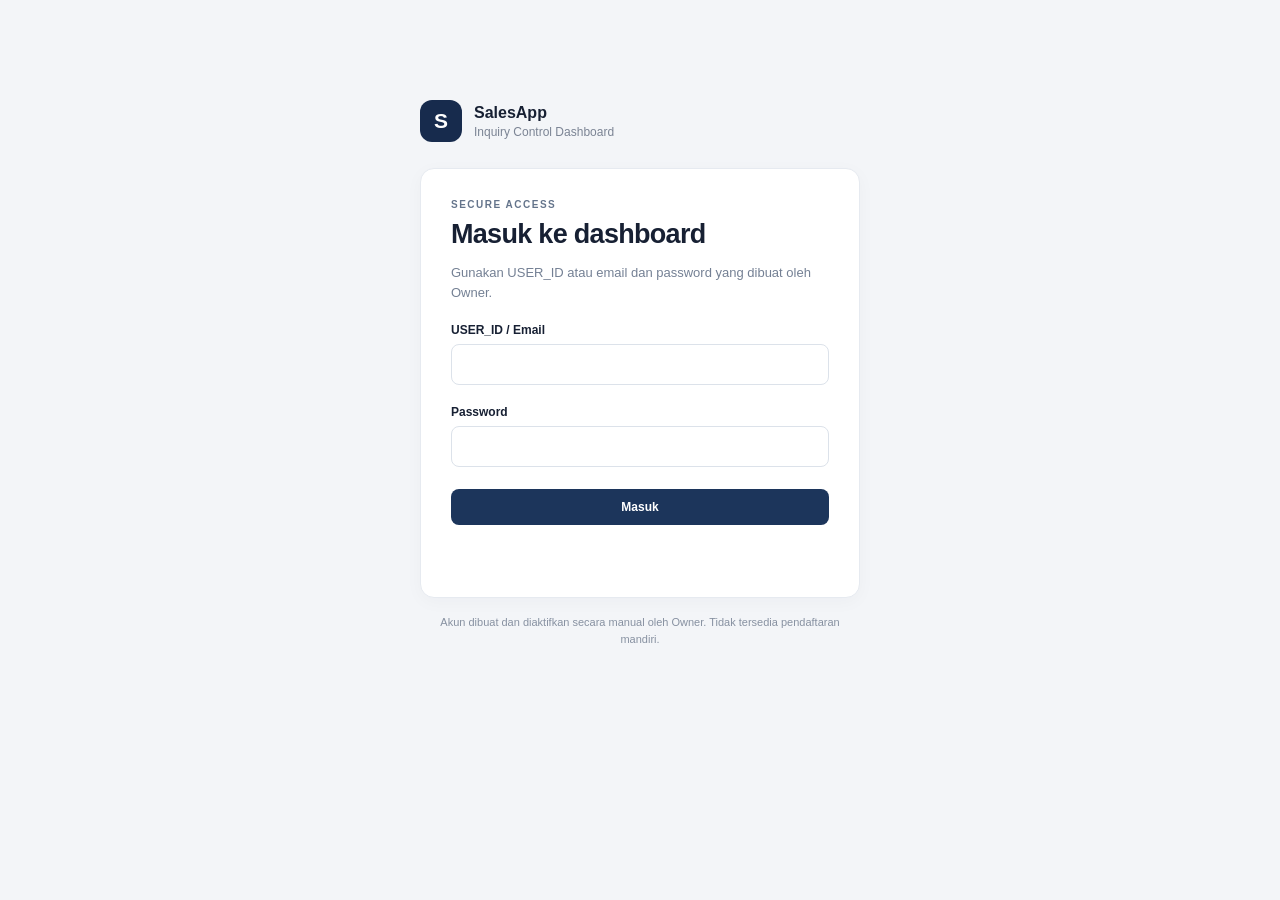
==== frontend/index.html @ 00f822e5 "Implement Stage 2 dashboard analytics and deadline monitoring" ====
<!doctype html>
<html lang="id">
<head>
  <meta charset="utf-8">
  <meta name="viewport" content="width=device-width,initial-scale=1">
  <meta name="theme-color" content="#101827">
  <title>SalesApp | Inquiry Control</title>
  <link rel="stylesheet" href="style.css">
</head>
<body>
  <main class="shell">
    <section id="loginView" class="login-wrap">
      <div class="brand"><span class="brand-mark">S</span><div><strong>SalesApp</strong><small>Inquiry Control Dashboard</small></div></div>
      <form id="loginForm" class="panel login-panel">
        <p class="eyebrow">SECURE ACCESS</p>
        <h1>Masuk ke dashboard</h1>
        <p class="muted">Gunakan USER_ID atau email dan password yang dibuat oleh Owner.</p>
        <label for="identity">USER_ID / Email</label>
        <input id="identity" name="identity" autocomplete="username" required>
        <label for="password">Password</label>
        <input id="password" name="password" type="password" autocomplete="current-password" required>
        <button class="primary" type="submit">Masuk</button>
        <p id="loginMessage" class="message" role="status"></p>
      </form>
      <p class="footnote">Akun dibuat dan diaktifkan secara manual oleh Owner. Tidak tersedia pendaftaran mandiri.</p>
    </section>

    <section id="appView" hidden>
      <header class="topbar">
        <div class="brand"><span class="brand-mark">S</span><div><strong>SalesApp</strong><small>Inquiry Control Dashboard</small></div></div>
        <div class="user-area"><div><strong id="userName">—</strong><small id="userRole">—</small></div><button id="logoutBtn" class="secondary">Keluar</button></div>
      </header>
      <div class="page-heading"><div><p class="eyebrow">OVERVIEW</p><h1>Inquiry monitoring</h1><p class="muted" id="scopeText">Ringkasan data inquiry lintas divisi.</p></div><button id="refreshBtn" class="secondary">Muat ulang</button></div>
      <div id="notice" class="notice" role="status">Menghubungkan ke server…</div>
      <section class="kpi-grid">
        <button type="button" class="kpi kpi-action" data-kpi="total" aria-pressed="false"><span>Total inquiry</span><strong id="totalInquiry">—</strong><small>Record dengan nomor inquiry</small></button>
        <button type="button" class="kpi kpi-action" data-kpi="quotation" aria-pressed="false"><span>Quotation released</span><strong id="quotationReleased">—</strong><small>Nomor penawaran terisi</small></button>
        <button type="button" class="kpi kpi-action" data-kpi="getOrder" aria-pressed="false"><span>Get order</span><strong id="getOrder">—</strong><small>Status project GET ORDER</small></button>
        <button type="button" class="kpi kpi-action" data-kpi="lost" aria-pressed="false"><span>Lost</span><strong id="lost">—</strong><small>Status project LOST</small></button>
      </section>
      <section id="analyticsSection" class="analytics-grid" aria-label="Analitik inquiry">
        <article class="panel chart-panel"><div class="panel-heading"><div><p class="eyebrow">INQUIRY</p><h2>Distribusi inquiry rank</h2></div></div><div id="inquiryRankChart" class="bar-chart"></div></article>
        <article class="panel chart-panel"><div class="panel-heading"><div><p class="eyebrow">QUOTATION</p><h2>Status penawaran</h2></div></div><div id="quotationChart" class="bar-chart"></div></article>
        <article class="panel chart-panel"><div class="panel-heading"><div><p class="eyebrow">PROJECT</p><h2>Status project</h2></div></div><div id="projectDonut" class="donut-layout"></div></article>
        <article class="panel chart-panel performance-panel"><div class="panel-heading"><div><p class="eyebrow">PERFORMANCE</p><h2>Performa Planner &amp; Sales PIC</h2></div></div><div class="performance-columns"><div><h3>Planner</h3><div id="plannerPerformance" class="bar-chart"></div></div><div><h3>Sales PIC</h3><div id="salesPerformance" class="bar-chart"></div></div></div></article>
      </section>
      <section id="deadlineSection" class="panel deadline-panel">
        <div class="panel-heading"><div><p class="eyebrow">DEADLINE WATCH</p><h2>Inquiry mendekati / melewati due date</h2></div><div class="deadline-summary" id="deadlineSummary">—</div></div>
        <div class="table-wrap"><table><thead><tr><th>Inquiry No.</th><th>Customer</th><th>Project</th><th>Planner</th><th>Due date</th><th>Kondisi</th></tr></thead><tbody id="deadlineRows"><tr><td colspan="6" class="empty">Data belum dimuat.</td></tr></tbody></table></div>
      </section>
      <section class="panel data-panel">
        <div class="panel-heading"><div><p class="eyebrow">DATA REGISTER</p><h2>Inquiry terbaru</h2></div><input id="searchInput" class="search" placeholder="Cari inquiry, customer, project…" aria-label="Cari inquiry"></div>
        <div class="table-wrap"><table><thead><tr><th>Inquiry No.</th><th>Customer</th><th>Project</th><th>Equipment</th><th>Planner</th><th>Sales PIC</th><th>Quotation</th><th>Project status</th></tr></thead><tbody id="inquiryRows"><tr><td colspan="8" class="empty">Data belum dimuat.</td></tr></tbody></table></div>
        <p class="muted small">Tampilan awal bersifat monitoring. Pengeditan data belum diaktifkan sampai matriks hak akses dan kolom update tiap divisi tervalidasi.</p>
      </section>
    </section>
  </main>
  <script src="config.js"></script>
  <script src="app.js?v=20261106-stage2"></script>
</body>
</html>
---- frontend/style.css ----
:root{font-family:Inter,Segoe UI,Arial,sans-serif;color:#172033;background:#f3f5f8;font-synthesis:none}*{box-sizing:border-box}body{margin:0}.shell{max-width:1440px;margin:auto;padding:28px}.login-wrap{max-width:440px;margin:8vh auto}.brand{display:flex;align-items:center;gap:12px;margin-bottom:26px}.brand-mark{display:grid;place-items:center;width:42px;height:42px;border-radius:12px;background:#172b4d;color:#fff;font-weight:800;font-size:21px}.brand strong,.brand small,.user-area strong,.user-area small{display:block}.brand small,.user-area small{color:#7b8494;font-size:12px;margin-top:3px}.panel,.kpi{background:#fff;border:1px solid #e6eaf0;border-radius:14px;box-shadow:0 4px 18px #17203308}.login-panel{padding:30px}.eyebrow{font-size:10px;letter-spacing:1.5px;font-weight:800;color:#64748b;margin:0 0 9px}h1{font-size:27px;letter-spacing:-.7px;margin:0 0 9px}h2{font-size:18px;margin:0}.muted{color:#748094;font-size:13px;line-height:1.55}label{display:block;font-size:12px;font-weight:700;margin:20px 0 7px}input{width:100%;border:1px solid #dce2ea;border-radius:8px;padding:12px;font:inherit;font-size:13px;outline:none}input:focus{border-color:#4b77c5;box-shadow:0 0 0 3px #4b77c51a}button{border:0;border-radius:8px;padding:11px 16px;font:inherit;font-size:12px;font-weight:700;cursor:pointer}.primary{width:100%;margin-top:22px;background:#1c355b;color:white}.secondary{background:#e9eef5;color:#253a59}.message{min-height:18px;color:#b42318;font-size:12px}.footnote{font-size:11px;color:#8791a1;line-height:1.5;text-align:center;margin-top:16px}.topbar{display:flex;justify-content:space-between;align-items:center;border-bottom:1px solid #e3e8ef;padding:0 0 20px}.topbar .brand{margin:0}.user-area{display:flex;align-items:center;gap:18px;text-align:right;font-size:12px}.page-heading{display:flex;justify-content:space-between;align-items:center;margin:34px 0 20px}.page-heading h1{font-size:28px}.notice{padding:12px 15px;background:#edf3fb;color:#37577f;border:1px solid #dce7f5;border-radius:9px;font-size:12px;margin-bottom:18px}.notice.error{background:#fff0ef;color:#a42a22;border-color:#f6d2ce}.kpi-grid{display:grid;grid-template-columns:repeat(4,minmax(0,1fr));gap:14px;margin-bottom:20px}.kpi{padding:19px}.kpi span,.kpi small{display:block;color:#788397;font-size:12px}.kpi strong{display:block;font-size:29px;margin:9px 0 5px;letter-spacing:-1px}.data-panel{padding:22px}.panel-heading{display:flex;align-items:center;justify-content:space-between;margin-bottom:18px}.search{max-width:310px}.table-wrap{overflow:auto}table{border-collapse:collapse;width:100%;white-space:nowrap;font-size:12px}th{text-align:left;color:#778297;background:#f7f8fa;font-size:10px;text-transform:uppercase;letter-spacing:.5px}th,td{padding:13px 12px;border-bottom:1px solid #edf0f4}td{color:#344054}.empty{text-align:center;color:#8892a2;padding:28px}.small{font-size:11px;margin:14px 0 0}@media(max-width:800px){.shell{padding:17px}.kpi-grid{grid-template-columns:repeat(2,minmax(0,1fr))}.page-heading{align-items:flex-start;gap:14px}.panel-heading{align-items:flex-start;gap:12px;flex-direction:column}.search{max-width:none}.topbar{align-items:flex-start;gap:14px}.user-area{gap:8px}}@media(max-width:520px){.kpi-grid{grid-template-columns:1fr 1fr}.kpi{padding:14px}.kpi strong{font-size:23px}.topbar .brand small{display:none}.page-heading h1{font-size:23px}}
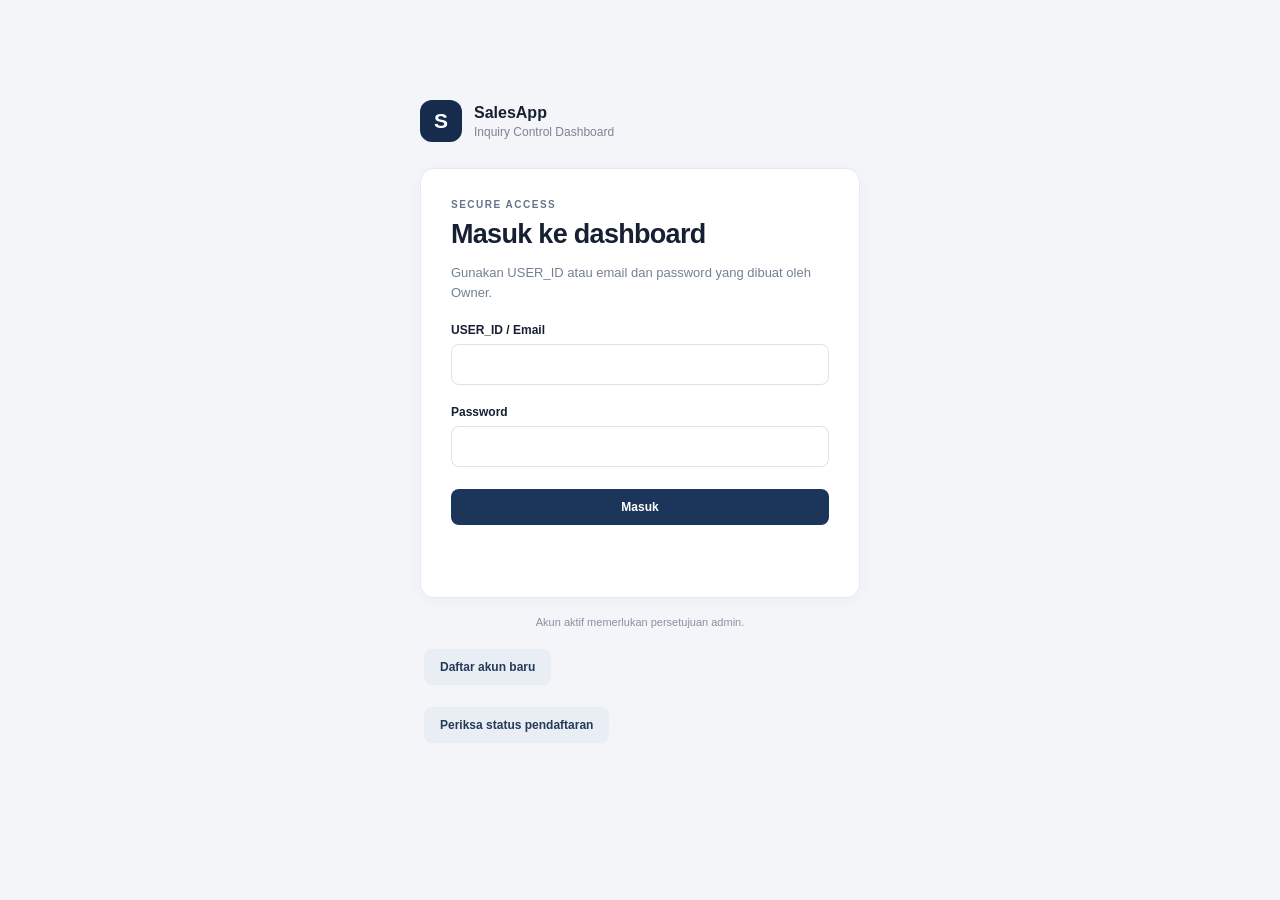
==== commit 103a5dff: "Sync frontend mirror" ====
--- a/frontend/index.html
+++ b/frontend/index.html
@@ -5,7 +5,7 @@
   <meta name="viewport" content="width=device-width,initial-scale=1">
   <meta name="theme-color" content="#101827">
   <title>SalesApp | Inquiry Control</title>
-  <link rel="stylesheet" href="style.css">
+  <link rel="stylesheet" href="style.css?v=20261106-stage6">
 </head>
 <body>
   <main class="shell">
@@ -22,16 +22,19 @@
         <button class="primary" type="submit">Masuk</button>
         <p id="loginMessage" class="message" role="status"></p>
       </form>
-      <p class="footnote">Akun dibuat dan diaktifkan secara manual oleh Owner. Tidak tersedia pendaftaran mandiri.</p>
+      <p class="footnote">Akun aktif memerlukan persetujuan admin.</p><p class="small"><button id="showRegisterBtn" class="secondary" type="button">Daftar akun baru</button></p><p class="small"><button id="showRegistrationStatusBtn" class="secondary" type="button">Periksa status pendaftaran</button></p>
     </section>
+    <section id="registerView" class="login-wrap" hidden><div class="brand"><span class="brand-mark">S</span><div><strong>SalesApp</strong><small>Pendaftaran akun</small></div></div><form id="registerForm" class="panel login-panel"><p class="eyebrow">REGISTRASI</p><h1>Buat akun SalesApp</h1><p class="muted">Akun akan menunggu persetujuan admin sebelum dapat digunakan.</p><label for="regName">Nama lengkap</label><input id="regName" name="regName" required minlength="3" maxlength="120"><label for="regEmail">Email</label><input id="regEmail" name="regEmail" type="email" required autocomplete="email"><label for="regRole">Role yang diajukan</label><input id="regRole" name="regRole" required placeholder="Contoh: SALES, PLANNER, DIVISION_HEAD"><label for="regDivision">Divisi yang diajukan</label><input id="regDivision" name="regDivision" required placeholder="Contoh: SALES, ENGINEERING"><label for="regPassword">Password (minimal 12 karakter)</label><input id="regPassword" name="regPassword" type="password" required minlength="12" autocomplete="new-password"><button class="primary" type="submit">Kirim pendaftaran</button><p id="registerMessage" class="message" role="status"></p><button id="backToLoginBtn" class="secondary" type="button">Kembali ke login</button></form></section>
+    <section id="registrationStatusView" class="login-wrap" hidden><div class="brand"><span class="brand-mark">S</span><div><strong>SalesApp</strong><small>Status pendaftaran</small></div></div><form id="registrationStatusForm" class="panel login-panel"><h1>Periksa status akun</h1><label for="statusEmail">Email pendaftaran</label><input id="statusEmail" name="statusEmail" type="email" required><button class="primary" type="submit">Periksa status</button><p id="registrationStatusMessage" class="message" role="status"></p><button id="backStatusLoginBtn" class="secondary" type="button">Kembali ke login</button></form></section>
 
     <section id="appView" hidden>
       <header class="topbar">
         <div class="brand"><span class="brand-mark">S</span><div><strong>SalesApp</strong><small>Inquiry Control Dashboard</small></div></div>
         <div class="user-area"><div><strong id="userName">—</strong><small id="userRole">—</small></div><button id="logoutBtn" class="secondary">Keluar</button></div>
       </header>
-      <div class="page-heading"><div><p class="eyebrow">OVERVIEW</p><h1>Inquiry monitoring</h1><p class="muted" id="scopeText">Ringkasan data inquiry lintas divisi.</p></div><button id="refreshBtn" class="secondary">Muat ulang</button></div>
+      <div class="page-heading"><div><p class="eyebrow">OVERVIEW</p><h1>Inquiry monitoring</h1><p class="muted" id="scopeText">Ringkasan data inquiry lintas divisi.</p></div><div class="page-actions"><button id="employeeViewBtn" class="secondary compact" type="button">Employee Management</button><button id="backDashboardBtn" class="secondary compact" type="button" hidden>Kembali ke Inquiry</button><button id="createInquiryBtn" class="primary compact" type="button" hidden>+ Tambah inquiry</button><button id="refreshBtn" class="secondary">Muat ulang</button></div></div>
       <div id="notice" class="notice" role="status">Menghubungkan ke server…</div>
+      <section id="employeeManagementView" hidden><div class="panel data-panel"><div class="panel-heading"><div><p class="eyebrow">EMPLOYEE MANAGEMENT</p><h2>Aktivitas dan kehadiran saya</h2></div><button id="employeeRefreshBtn" class="secondary" type="button">Muat ulang</button></div><div id="employeeNotice" class="notice">Memuat data karyawan…</div><div class="employee-forms"><form id="employeeActivityForm" class="panel employee-form"><h3>Aktivitas harian</h3><label>Tanggal<input name="ACTIVITY_DATE" type="date" required></label><label>Jenis aktivitas<input name="ACTIVITY_TYPE" placeholder="WORK / MEETING / FIELD_WORK / FOLLOW_UP / OTHER" required></label><label>Inquiry Project No.<input name="INQUIRY_PROJECT_NO"></label><label>Nama project<input name="PROJECT_NAME"></label><label>Deskripsi<textarea name="ACTIVITY_DESCRIPTION"></textarea></label><label>Jam mulai<input name="START_TIME" type="time"></label><label>Jam selesai<input name="END_TIME" type="time"></label><label>Status<input name="ACTIVITY_STATUS" placeholder="IN_PROGRESS / COMPLETED"></label><label>Catatan penyelesaian<textarea name="COMPLETION_NOTE"></textarea></label><button class="primary compact" type="submit">Simpan aktivitas</button></form><form id="employeeAttendanceForm" class="panel employee-form"><h3>Kehadiran</h3><label>Tanggal<input name="ATTENDANCE_DATE" type="date" required></label><label>Status<select name="PRESENCE_STATUS" required><option value="OFFICE">Office</option><option value="EXTERNAL_VISIT">External Visit</option><option value="LEAVE">Leave</option><option value="SICK">Sick</option><option value="OFF">Off</option></select></label><label>Catatan<textarea name="NOTE"></textarea></label><button class="primary compact" type="submit">Simpan kehadiran</button></form><form id="employeeVisitForm" class="panel employee-form"><h3>Kunjungan customer</h3><label>Tanggal<input name="VISIT_DATE" type="date" required></label><label>Customer<input name="CUSTOMER" required></label><label>Tujuan<textarea name="VISIT_PURPOSE"></textarea></label><label>Jam berangkat<input name="DEPARTURE_TIME" type="time"></label><label>Jam kembali<input name="RETURN_TIME" type="time"></label><label>Nomor plat kendaraan<input name="VEHICLE_PLATE_NUMBER" list="employeePlateList"></label><datalist id="employeePlateList"></datalist><label>Catatan kendaraan<input name="VEHICLE_NOTE"></label><label>Hasil kunjungan<textarea name="VISIT_RESULT"></textarea></label><button class="primary compact" type="submit">Simpan kunjungan</button></form><form id="employeeAssignForm" class="panel employee-form" hidden><h3>Penugasan karyawan</h3><label>Karyawan<select name="USER_ID" required></select></label><label>Inquiry Project No.<input name="INQUIRY_PROJECT_NO"></label><label>Nama project<input name="PROJECT_NAME"></label><label>Tanggal mulai<input name="START_DATE" type="date"></label><label>Target selesai<input name="TARGET_END_DATE" type="date"></label><label>Catatan<textarea name="COMPLETION_NOTE"></textarea></label><button class="primary compact" type="submit">Buat penugasan</button></form></div><h3>Aktivitas saya</h3><div class="table-wrap"><table><thead><tr><th>Tanggal</th><th>Jenis</th><th>Project</th><th>Deskripsi</th><th>Status</th></tr></thead><tbody id="employeeActivityRows"><tr><td colspan="5" class="empty">Belum ada data.</td></tr></tbody></table></div><h3>Riwayat perubahan</h3><div class="table-wrap"><table><thead><tr><th>Waktu</th><th>Aksi</th><th>Field</th><th>Nilai lama</th><th>Nilai baru</th></tr></thead><tbody id="employeeHistoryRows"></tbody></table></div></div></section>
       <section class="kpi-grid">
         <button type="button" class="kpi kpi-action" data-kpi="total" aria-pressed="false"><span>Total inquiry</span><strong id="totalInquiry">—</strong><small>Record dengan nomor inquiry</small></button>
         <button type="button" class="kpi kpi-action" data-kpi="quotation" aria-pressed="false"><span>Quotation released</span><strong id="quotationReleased">—</strong><small>Nomor penawaran terisi</small></button>
@@ -39,9 +42,15 @@
         <button type="button" class="kpi kpi-action" data-kpi="lost" aria-pressed="false"><span>Lost</span><strong id="lost">—</strong><small>Status project LOST</small></button>
       </section>
       <section id="analyticsSection" class="analytics-grid" aria-label="Analitik inquiry">
-        <article class="panel chart-panel"><div class="panel-heading"><div><p class="eyebrow">INQUIRY</p><h2>Distribusi inquiry rank</h2></div></div><div id="inquiryRankChart" class="bar-chart"></div></article>
-        <article class="panel chart-panel"><div class="panel-heading"><div><p class="eyebrow">QUOTATION</p><h2>Status penawaran</h2></div></div><div id="quotationChart" class="bar-chart"></div></article>
-        <article class="panel chart-panel"><div class="panel-heading"><div><p class="eyebrow">PROJECT</p><h2>Status project</h2></div></div><div id="projectDonut" class="donut-layout"></div></article>
+        <div class="analytics-intro"><div><p class="eyebrow">BUSINESS INTELLIGENCE</p><h2>Analisis inquiry</h2><p class="muted small">Grafik dihitung dari data Inquiry sheet. Pilih kategori untuk memfilter daftar inquiry.</p></div><button id="clearChartFilter" class="secondary compact" type="button" hidden>Hapus filter grafik</button></div>
+        <article class="panel chart-panel"><div class="panel-heading"><div><p class="eyebrow">INQUIRY</p><h2>Inquiry Based on Kind of Works</h2></div></div><div id="kindWorksChart" class="pie-layout"></div></article>
+        <article class="panel chart-panel"><div class="panel-heading"><div><p class="eyebrow">INQUIRY RANK</p><h2>Distribusi Inquiry Rank</h2></div></div><div id="inquiryRankChart" class="bar-chart"></div></article>
+        <article class="panel chart-panel"><div class="panel-heading"><div><p class="eyebrow">PROJECT RANK</p><h2>Project Rank by Kind of Works</h2></div></div><div id="projectRankChart" class="stacked-chart"></div></article>
+        <article class="panel chart-panel"><div class="panel-heading"><div><p class="eyebrow">REQUESTER</p><h2>Inquiry Based on Requester</h2></div></div><div id="requesterChart" class="pie-layout"></div></article>
+        <article class="panel chart-panel"><div class="panel-heading"><div><p class="eyebrow">PLANNING</p><h2>Planning Status</h2></div></div><div id="planningStatusChart" class="bar-chart"></div></article>
+        <article class="panel chart-panel"><div class="panel-heading"><div><p class="eyebrow">PROJECT</p><h2>Project Status</h2></div></div><div id="projectDonut" class="donut-layout"></div></article>
+        <article class="panel chart-panel"><div class="panel-heading"><div><p class="eyebrow">PLANNING VS QUOTATION</p><h2>Finished Planning vs Quotation Released</h2></div></div><div id="planningQuotationChart" class="column-chart"></div></article>
+        <article class="panel chart-panel"><div class="panel-heading"><div><p class="eyebrow">CUSTOMER DOCUMENT</p><h2>Inquiry with Customer Specification Document</h2></div></div><div id="customerSpecChart" class="pie-layout"></div></article>
         <article class="panel chart-panel performance-panel"><div class="panel-heading"><div><p class="eyebrow">PERFORMANCE</p><h2>Performa Planner &amp; Sales PIC</h2></div></div><div class="performance-columns"><div><h3>Planner</h3><div id="plannerPerformance" class="bar-chart"></div></div><div><h3>Sales PIC</h3><div id="salesPerformance" class="bar-chart"></div></div></div></article>
       </section>
       <section id="deadlineSection" class="panel deadline-panel">
@@ -51,11 +60,30 @@
       <section class="panel data-panel">
         <div class="panel-heading"><div><p class="eyebrow">DATA REGISTER</p><h2>Inquiry terbaru</h2></div><input id="searchInput" class="search" placeholder="Cari inquiry, customer, project…" aria-label="Cari inquiry"></div>
         <div class="table-wrap"><table><thead><tr><th>Inquiry No.</th><th>Customer</th><th>Project</th><th>Equipment</th><th>Planner</th><th>Sales PIC</th><th>Quotation</th><th>Project status</th></tr></thead><tbody id="inquiryRows"><tr><td colspan="8" class="empty">Data belum dimuat.</td></tr></tbody></table></div>
-        <p class="muted small">Tampilan awal bersifat monitoring. Pengeditan data belum diaktifkan sampai matriks hak akses dan kolom update tiap divisi tervalidasi.</p>
+        <p class="muted small">Pilih satu inquiry untuk melihat detail dan mengedit field sesuai hak akses divisi. Perubahan disimpan langsung ke Google Spreadsheet.</p>
       </section>
+
+      <dialog id="detailDialog" class="detail-dialog" aria-labelledby="detailTitle">
+        <div class="detail-dialog-head"><div><p class="eyebrow">INQUIRY WORKSPACE</p><h2 id="detailTitle">Detail inquiry</h2><p id="detailSubtitle" class="muted"></p></div><div class="detail-head-actions"><button id="editDetailBtn" class="primary compact" type="button" hidden>Edit data</button><button id="closeDetailBtn" class="secondary" type="button">Tutup</button></div></div>
+        <div id="detailLoading" class="detail-loading">Memuat detail inquiry…</div>
+        <div id="detailContent" hidden>
+          <section id="detailEditorPanel" class="detail-section editor-panel" hidden><h3 id="editorHeading">Edit data inquiry</h3><p id="editorHelp" class="muted small">Hanya field yang diizinkan untuk akun ini yang dapat diubah.</p><form id="inquiryEditorForm"><div id="inquiryEditorFields" class="editor-grid"></div><div class="editor-actions"><button id="cancelEditBtn" class="secondary" type="button">Batal</button><button id="saveInquiryBtn" class="primary compact" type="submit">Simpan perubahan</button></div></form></section>
+          <section class="detail-section"><h3>1. Customer dan nama project</h3><div id="detailIdentity" class="detail-grid"></div></section>
+          <section class="detail-section"><h3>2. Equipment dan spesifikasi</h3><div id="detailEquipment" class="detail-grid"></div></section>
+          <section class="detail-section"><h3>3. Requester dan department</h3><div id="detailRequester" class="detail-grid"></div></section>
+          <section class="detail-section"><h3>4. Planner PIC dan Sales PIC</h3><div id="detailPeople" class="detail-grid"></div></section>
+          <section class="detail-section"><h3>5. Kelengkapan dokumen</h3><div id="detailDocuments" class="detail-grid"></div></section>
+          <section class="detail-section"><h3>6. Progress dan delivery</h3><div id="detailProgress" class="detail-grid"></div></section>
+          <section class="detail-section"><h3>7. Update Maintenance</h3><div id="detailMaintenance" class="detail-grid"></div></section>
+          <section class="detail-section"><h3>8. Nomor quotation dan status project</h3><div id="detailCommercial" class="detail-grid"></div></section>
+          <section class="detail-section"><h3>Catatan</h3><div id="detailNotes" class="detail-grid"></div></section>
+          <section class="detail-section"><h3>9. Riwayat perubahan</h3><div class="table-wrap"><table class="history-table"><thead><tr><th>Waktu</th><th>Pengguna</th><th>Aksi</th><th>Field</th><th>Nilai lama</th><th>Nilai baru</th></tr></thead><tbody id="detailHistory"></tbody></table></div><p id="historyEmpty" class="muted small" hidden>Belum ada riwayat perubahan untuk inquiry ini.</p></section>
+        </div><p id="detailError" class="message" role="alert"></p>
+      </dialog>
     </section>
   </main>
   <script src="config.js"></script>
-  <script src="app.js?v=20261106-stage2"></script>
+  <script src="app.js?v=20261110-employee"></script>
+  <script src="employee.js?v=20261110-employee"></script>
 </body>
 </html>
--- a/frontend/style.css
+++ b/frontend/style.css
@@ -1 +1,92 @@
-:root{font-family:Inter,Segoe UI,Arial,sans-serif;color:#172033;background:#f3f5f8;font-synthesis:none}*{box-sizing:border-box}body{margin:0}.shell{max-width:1440px;margin:auto;padding:28px}.login-wrap{max-width:440px;margin:8vh auto}.brand{display:flex;align-items:center;gap:12px;margin-bottom:26px}.brand-mark{display:grid;place-items:center;width:42px;height:42px;border-radius:12px;background:#172b4d;color:#fff;font-weight:800;font-size:21px}.brand strong,.brand small,.user-area strong,.user-area small{display:block}.brand small,.user-area small{color:#7b8494;font-size:12px;margin-top:3px}.panel,.kpi{background:#fff;border:1px solid #e6eaf0;border-radius:14px;box-shadow:0 4px 18px #17203308}.login-panel{padding:30px}.eyebrow{font-size:10px;letter-spacing:1.5px;font-weight:800;color:#64748b;margin:0 0 9px}h1{font-size:27px;letter-spacing:-.7px;margin:0 0 9px}h2{font-size:18px;margin:0}.muted{color:#748094;font-size:13px;line-height:1.55}label{display:block;font-size:12px;font-weight:700;margin:20px 0 7px}input{width:100%;border:1px solid #dce2ea;border-radius:8px;padding:12px;font:inherit;font-size:13px;outline:none}input:focus{border-color:#4b77c5;box-shadow:0 0 0 3px #4b77c51a}button{border:0;border-radius:8px;padding:11px 16px;font:inherit;font-size:12px;font-weight:700;cursor:pointer}.primary{width:100%;margin-top:22px;background:#1c355b;color:white}.secondary{background:#e9eef5;color:#253a59}.message{min-height:18px;color:#b42318;font-size:12px}.footnote{font-size:11px;color:#8791a1;line-height:1.5;text-align:center;margin-top:16px}.topbar{display:flex;justify-content:space-between;align-items:center;border-bottom:1px solid #e3e8ef;padding:0 0 20px}.topbar .brand{margin:0}.user-area{display:flex;align-items:center;gap:18px;text-align:right;font-size:12px}.page-heading{display:flex;justify-content:space-between;align-items:center;margin:34px 0 20px}.page-heading h1{font-size:28px}.notice{padding:12px 15px;background:#edf3fb;color:#37577f;border:1px solid #dce7f5;border-radius:9px;font-size:12px;margin-bottom:18px}.notice.error{background:#fff0ef;color:#a42a22;border-color:#f6d2ce}.kpi-grid{display:grid;grid-template-columns:repeat(4,minmax(0,1fr));gap:14px;margin-bottom:20px}.kpi{padding:19px}.kpi span,.kpi small{display:block;color:#788397;font-size:12px}.kpi strong{display:block;font-size:29px;margin:9px 0 5px;letter-spacing:-1px}.data-panel{padding:22px}.panel-heading{display:flex;align-items:center;justify-content:space-between;margin-bottom:18px}.search{max-width:310px}.table-wrap{overflow:auto}table{border-collapse:collapse;width:100%;white-space:nowrap;font-size:12px}th{text-align:left;color:#778297;background:#f7f8fa;font-size:10px;text-transform:uppercase;letter-spacing:.5px}th,td{padding:13px 12px;border-bottom:1px solid #edf0f4}td{color:#344054}.empty{text-align:center;color:#8892a2;padding:28px}.small{font-size:11px;margin:14px 0 0}@media(max-width:800px){.shell{padding:17px}.kpi-grid{grid-template-columns:repeat(2,minmax(0,1fr))}.page-heading{align-items:flex-start;gap:14px}.panel-heading{align-items:flex-start;gap:12px;flex-direction:column}.search{max-width:none}.topbar{align-items:flex-start;gap:14px}.user-area{gap:8px}}@media(max-width:520px){.kpi-grid{grid-template-columns:1fr 1fr}.kpi{padding:14px}.kpi strong{font-size:23px}.topbar .brand small{display:none}.page-heading h1{font-size:23px}}+:root{font-family:Inter,Segoe UI,Arial,sans-serif;color:#172033;background:#f3f5f8;font-synthesis:none}*{box-sizing:border-box}body{margin:0}.shell{max-width:1440px;margin:auto;padding:28px}.login-wrap{max-width:440px;margin:8vh auto}.brand{display:flex;align-items:center;gap:12px;margin-bottom:26px}.brand-mark{display:grid;place-items:center;width:42px;height:42px;border-radius:12px;background:#172b4d;color:#fff;font-weight:800;font-size:21px}.brand strong,.brand small,.user-area strong,.user-area small{display:block}.brand small,.user-area small{color:#7b8494;font-size:12px;margin-top:3px}.panel,.kpi{background:#fff;border:1px solid #e6eaf0;border-radius:14px;box-shadow:0 4px 18px #17203308}.login-panel{padding:30px}.eyebrow{font-size:10px;letter-spacing:1.5px;font-weight:800;color:#64748b;margin:0 0 9px}h1{font-size:27px;letter-spacing:-.7px;margin:0 0 9px}h2{font-size:18px;margin:0}.muted{color:#748094;font-size:13px;line-height:1.55}label{display:block;font-size:12px;font-weight:700;margin:20px 0 7px}input{width:100%;border:1px solid #dce2ea;border-radius:8px;padding:12px;font:inherit;font-size:13px;outline:none}input:focus{border-color:#4b77c5;box-shadow:0 0 0 3px #4b77c51a}button{border:0;border-radius:8px;padding:11px 16px;font:inherit;font-size:12px;font-weight:700;cursor:pointer}.primary{width:100%;margin-top:22px;background:#1c355b;color:white}.secondary{background:#e9eef5;color:#253a59}.message{min-height:18px;color:#b42318;font-size:12px}.footnote{font-size:11px;color:#8791a1;line-height:1.5;text-align:center;margin-top:16px}.topbar{display:flex;justify-content:space-between;align-items:center;border-bottom:1px solid #e3e8ef;padding:0 0 20px}.topbar .brand{margin:0}.user-area{display:flex;align-items:center;gap:18px;text-align:right;font-size:12px}.page-heading{display:flex;justify-content:space-between;align-items:center;margin:34px 0 20px}.page-heading h1{font-size:28px}.notice{padding:12px 15px;background:#edf3fb;color:#37577f;border:1px solid #dce7f5;border-radius:9px;font-size:12px;margin-bottom:18px}.notice.error{background:#fff0ef;color:#a42a22;border-color:#f6d2ce}.kpi-grid{display:grid;grid-template-columns:repeat(4,minmax(0,1fr));gap:14px;margin-bottom:20px}.kpi{padding:19px}.kpi span,.kpi small{display:block;color:#788397;font-size:12px}.kpi strong{display:block;font-size:29px;margin:9px 0 5px;letter-spacing:-1px}.data-panel{padding:22px}.panel-heading{display:flex;align-items:center;justify-content:space-between;margin-bottom:18px}.search{max-width:310px}.table-wrap{overflow:auto}table{border-collapse:collapse;width:100%;white-space:nowrap;font-size:12px}th{text-align:left;color:#778297;background:#f7f8fa;font-size:10px;text-transform:uppercase;letter-spacing:.5px}th,td{padding:13px 12px;border-bottom:1px solid #edf0f4}td{color:#344054}.empty{text-align:center;color:#8892a2;padding:28px}.small{font-size:11px;margin:14px 0 0}@media(max-width:800px){.shell{padding:17px}.kpi-grid{grid-template-columns:repeat(2,minmax(0,1fr))}.page-heading{align-items:flex-start;gap:14px}.panel-heading{align-items:flex-start;gap:12px;flex-direction:column}.search{max-width:none}.topbar{align-items:flex-start;gap:14px}.user-area{gap:8px}}@media(max-width:520px){.kpi-grid{grid-template-columns:1fr 1fr}.kpi{padding:14px}.kpi strong{font-size:23px}.topbar .brand small{display:none}.page-heading h1{font-size:23px}}
+.kpi-action{font:inherit;text-align:left;color:inherit;cursor:pointer;transition:border-color .15s,transform .15s,box-shadow .15s}.kpi-action:hover{border-color:#9eb3cf;transform:translateY(-1px)}.kpi-action[aria-pressed="true"]{border-color:#355b8b;box-shadow:0 0 0 2px #355b8b20}
+.analytics-grid{display:grid;grid-template-columns:repeat(3,minmax(0,1fr));gap:14px;margin:0 0 18px}.chart-panel{padding:20px;min-width:0}.chart-panel .panel-heading{margin-bottom:16px}.bar-chart{display:grid;gap:12px;min-height:100px;align-content:start}.bar-row{display:grid;grid-template-columns:minmax(75px,1fr) minmax(70px,2fr) 30px;align-items:center;gap:9px;font-size:11px}.bar-label{overflow:hidden;text-overflow:ellipsis;white-space:nowrap;color:#596579}.bar-track{height:9px;background:#edf1f6;border-radius:20px;overflow:hidden}.bar-fill{display:block;height:100%;background:#5279a8;border-radius:20px}.bar-value{font-size:11px;text-align:right;color:#263b5a}.chart-empty{color:#8792a3;font-size:12px;align-content:center}
+.donut-layout{display:flex;align-items:center;gap:18px;min-height:160px}.donut{width:142px;height:142px;flex:0 0 142px;border-radius:50%;display:grid;place-items:center}.donut-hole{width:82px;height:82px;border-radius:50%;background:white;display:flex;flex-direction:column;align-items:center;justify-content:center}.donut-hole strong{font-size:22px}.donut-hole small{font-size:10px;color:#8792a3}.donut-legend{display:grid;gap:9px;min-width:0;flex:1}.legend-row{display:grid;grid-template-columns:9px minmax(0,1fr) auto;gap:7px;align-items:center;font-size:10px}.legend-row i{width:8px;height:8px;border-radius:50%}.legend-row span{overflow:hidden;text-overflow:ellipsis;white-space:nowrap;color:#596579}.legend-row strong{font-size:10px;color:#263b5a;white-space:nowrap}
+.performance-panel{grid-column:1/-1}.performance-columns{display:grid;grid-template-columns:1fr 1fr;gap:28px}.performance-columns h3{font-size:12px;margin:0 0 14px;color:#53647d}.deadline-panel{padding:20px;margin:0 0 18px}.deadline-summary{font-size:11px;color:#64748b}.deadline-badge{display:inline-block;padding:5px 8px;border-radius:6px;font-size:10px;font-weight:700}.deadline-badge.overdue{background:#fff0ef;color:#a42a22}.deadline-badge.soon{background:#fff7e8;color:#94631a}
+@media(max-width:1000px){.analytics-grid{grid-template-columns:repeat(2,minmax(0,1fr))}.performance-panel{grid-column:1/-1}}@media(max-width:650px){.analytics-grid{grid-template-columns:1fr}.performance-columns{grid-template-columns:1fr}.donut-layout{justify-content:flex-start}}
+
+.clickable-row{cursor:pointer}.clickable-row:hover{background:#f4f7fb}.clickable-row:focus{outline:2px solid #5279a8;outline-offset:-2px}
+.detail-dialog{width:min(1050px,calc(100vw - 28px));max-width:1050px;max-height:90vh;padding:24px;border:1px solid #dfe5ee;border-radius:16px;color:#172033;box-shadow:0 24px 80px #10182735}.detail-dialog::backdrop{background:#11182780}
+.detail-dialog-head{display:flex;justify-content:space-between;align-items:flex-start;gap:16px;padding-bottom:16px;border-bottom:1px solid #e8edf3}.detail-dialog-head h2{font-size:22px}.detail-dialog-head .muted{margin:6px 0 0}.detail-loading{padding:28px 0;color:#66758c;font-size:13px}.detail-section{padding:18px 0;border-bottom:1px solid #edf0f4}.detail-section h3{font-size:14px;margin:0 0 13px;color:#263b5a}.detail-grid{display:grid;grid-template-columns:repeat(3,minmax(0,1fr));gap:10px}.detail-field{min-width:0;padding:11px 12px;background:#f7f9fc;border:1px solid #edf1f5;border-radius:8px}.detail-field span{display:block;color:#7b8799;font-size:10px;margin-bottom:6px}.detail-field strong{display:block;color:#263448;font-size:12px;line-height:1.5;white-space:pre-wrap;overflow-wrap:anywhere}.history-table{min-width:760px}.history-table th,.history-table td{font-size:11px}.detail-dialog .message{margin-top:12px}.detail-dialog .small{margin-top:10px}
+@media(max-width:700px){.detail-dialog{padding:16px}.detail-grid{grid-template-columns:repeat(2,minmax(0,1fr))}.detail-dialog-head{align-items:center}}@media(max-width:440px){.detail-grid{grid-template-columns:1fr}}
+
+
+/* Stage 4 — inquiry create/edit workspace */
+.page-actions,.detail-head-actions{display:flex;align-items:center;gap:10px}
+.primary.compact{width:auto;margin:0;padding:11px 16px}
+.detail-dialog{overflow:auto;max-height:92vh}
+.detail-dialog-head{position:sticky;top:-24px;z-index:2;background:#fff;padding:4px 0 16px}
+.detail-section[hidden],.editor-panel[hidden]{display:none!important}
+.editor-grid{display:grid;grid-template-columns:repeat(2,minmax(0,1fr));gap:14px}
+.editor-field{min-width:0}
+.editor-field.full-width{grid-column:1/-1}
+.editor-field label{margin:0 0 7px;color:#40516b}
+.editor-field input,.editor-field textarea{width:100%;border:1px solid #dce3ed;border-radius:9px;padding:11px 12px;font:inherit;font-size:13px;color:#172033;background:#fff}
+.editor-field textarea{resize:vertical;min-height:78px}
+.editor-field input:focus,.editor-field textarea:focus{outline:0;border-color:#5279a8;box-shadow:0 0 0 3px #5279a81a}
+.editor-actions{display:flex;justify-content:flex-end;gap:10px;margin-top:18px;padding-top:16px;border-top:1px solid #edf0f4}
+.detail-dialog .editor-panel{background:#fbfcfe;border:1px solid #e6ebf2;border-radius:12px;padding:18px;margin:18px 0}
+@media(max-width:700px){.editor-grid{grid-template-columns:1fr}.editor-field.full-width{grid-column:auto}.page-actions{flex-wrap:wrap;justify-content:flex-end}.detail-dialog-head{top:-16px}}
+
+
+/* Stage 5 — polished inquiry editor and detail workspace */
+.detail-dialog{width:min(1120px,calc(100vw - 32px));padding:26px;overflow:auto;background:#fff}
+.detail-dialog-head{align-items:center;gap:20px}
+.detail-head-actions{flex-shrink:0}
+.detail-section h3{font-size:15px;letter-spacing:-.15px}
+.detail-grid{grid-template-columns:repeat(3,minmax(0,1fr));gap:12px}
+.detail-field{padding:13px 14px;min-height:62px}
+.detail-field strong{font-size:13px;line-height:1.55}
+.editor-panel{scroll-margin-top:18px}
+.editor-grid{grid-template-columns:repeat(2,minmax(0,1fr));gap:16px 18px}
+.editor-field input,.editor-field textarea,.editor-field select{min-height:42px;background:#fff}
+.editor-field textarea{min-height:94px;line-height:1.5}
+.editor-field input[type=date]{min-height:42px}
+.editor-field input[type=number]{font-variant-numeric:tabular-nums}
+.editor-field input:disabled,.editor-field textarea:disabled,.editor-field select:disabled{background:#f2f4f7;color:#667085}
+.editor-actions{position:sticky;bottom:-18px;background:#fbfcfe;padding:14px 0 2px}
+@media(max-width:760px){.detail-dialog{width:calc(100vw - 20px);padding:16px}.detail-grid{grid-template-columns:repeat(2,minmax(0,1fr))}.detail-dialog-head{align-items:flex-start;flex-direction:column}.detail-head-actions{width:100%;justify-content:flex-end}.editor-grid{grid-template-columns:1fr}}
+@media(max-width:440px){.detail-grid{grid-template-columns:1fr}.detail-dialog{max-height:94vh}}
+
+/* Stage 6 - Excel-inspired analytics */
+.analytics-intro{grid-column:1/-1;display:flex;align-items:flex-end;justify-content:space-between;gap:16px;padding:2px 2px 4px}
+.analytics-intro h2{font-size:20px;margin:2px 0 5px}
+.analytics-intro p{margin:0}
+.pie-layout{display:flex;align-items:center;justify-content:center;gap:20px;min-height:190px}
+.pie-chart{width:154px;height:154px;min-width:154px;border-radius:50%;box-shadow:inset 0 0 0 1px rgba(15,23,42,.05)}
+.pie-legend{display:grid;gap:8px;min-width:0;flex:1}
+.chart-legend-button{display:grid;grid-template-columns:10px minmax(0,1fr) auto;align-items:center;gap:8px;width:100%;padding:2px 3px;border:0;background:transparent;text-align:left;color:#52627a;font-size:11px;cursor:pointer;border-radius:5px}
+.chart-legend-button:hover,.chart-bar-button:hover{background:#f1f5fa}
+.chart-legend-dot{width:9px;height:9px;border-radius:50%}
+.chart-legend-button strong{color:#263b5a;font-size:11px;white-space:nowrap}
+.stacked-chart{display:grid;gap:12px;min-height:180px;align-content:start}
+.stacked-legend{display:flex;flex-wrap:wrap;gap:7px 12px;padding-bottom:5px}
+.stacked-legend .chart-legend-button{width:auto;grid-template-columns:9px auto;gap:5px}
+.stacked-legend .chart-legend-button strong{display:none}
+.stacked-row{display:grid;grid-template-columns:minmax(85px,1fr) minmax(100px,2.2fr) 24px;align-items:center;gap:8px}
+.stacked-label{font-size:10px;color:#596579;overflow:hidden;text-overflow:ellipsis;white-space:nowrap}
+.stacked-track{display:flex;height:13px;background:#edf1f6;border-radius:3px;overflow:hidden}
+.stacked-segment{height:100%;min-width:2px;border:0;padding:0;cursor:pointer}
+.stacked-segment:hover{filter:brightness(.88)}
+.column-chart{display:flex;align-items:flex-end;justify-content:center;gap:44px;min-height:205px;padding:8px 10px 0}
+.column-item{display:grid;grid-template-rows:20px 140px auto;justify-items:center;align-items:end;gap:8px;width:min(35%,120px);border:0;background:transparent;color:#52627a;font-size:11px;cursor:pointer}
+.column-item>strong{color:#263b5a;font-size:13px}
+.column-track{display:flex;align-items:flex-end;justify-content:center;width:100%;height:140px;background:linear-gradient(to top,#edf1f6 1px,transparent 1px);background-size:100% 25%;border-bottom:1px solid #dce3ec}
+.column-fill{display:block;width:58%;min-height:2px;border-radius:5px 5px 0 0;transition:height .2s}
+.column-item:hover .column-fill{filter:brightness(.9)}
+.chart-bar-button{border:0;background:transparent;text-align:left;width:100%;padding:2px 3px;border-radius:5px;cursor:pointer}
+.performance-panel{grid-column:1/-1}
+@media(max-width:1050px){.analytics-grid{grid-template-columns:repeat(2,minmax(0,1fr))}.analytics-intro{grid-column:1/-1}}
+@media(max-width:650px){.analytics-grid{grid-template-columns:1fr}.analytics-intro{grid-column:1}.pie-layout{justify-content:flex-start;gap:14px}.pie-chart{width:125px;height:125px;min-width:125px}.performance-columns{grid-template-columns:1fr}.column-chart{gap:24px}}
+
+/* Registration and employee management */
+.employee-forms{display:grid;grid-template-columns:repeat(2,minmax(0,1fr));gap:14px;margin:18px 0 24px}
+.employee-form{padding:18px;display:grid;gap:9px;align-content:start}
+.employee-form h3{margin:0 0 6px;font-size:14px}
+.employee-form label{margin:0;display:grid;gap:6px;color:#52627a;font-size:11px}
+.employee-form input,.employee-form textarea,.employee-form select{width:100%;border:1px solid #dce2ea;border-radius:8px;padding:10px;font:inherit;font-size:12px;background:#fff}
+.employee-form textarea{min-height:62px;resize:vertical}
+.employee-form .primary{margin-top:6px}
+#employeeManagementView h3{font-size:14px;margin:22px 0 12px}
+#showRegisterBtn,#showRegistrationStatusBtn{margin:4px}
+@media(max-width:760px){.employee-forms{grid-template-columns:1fr}}
